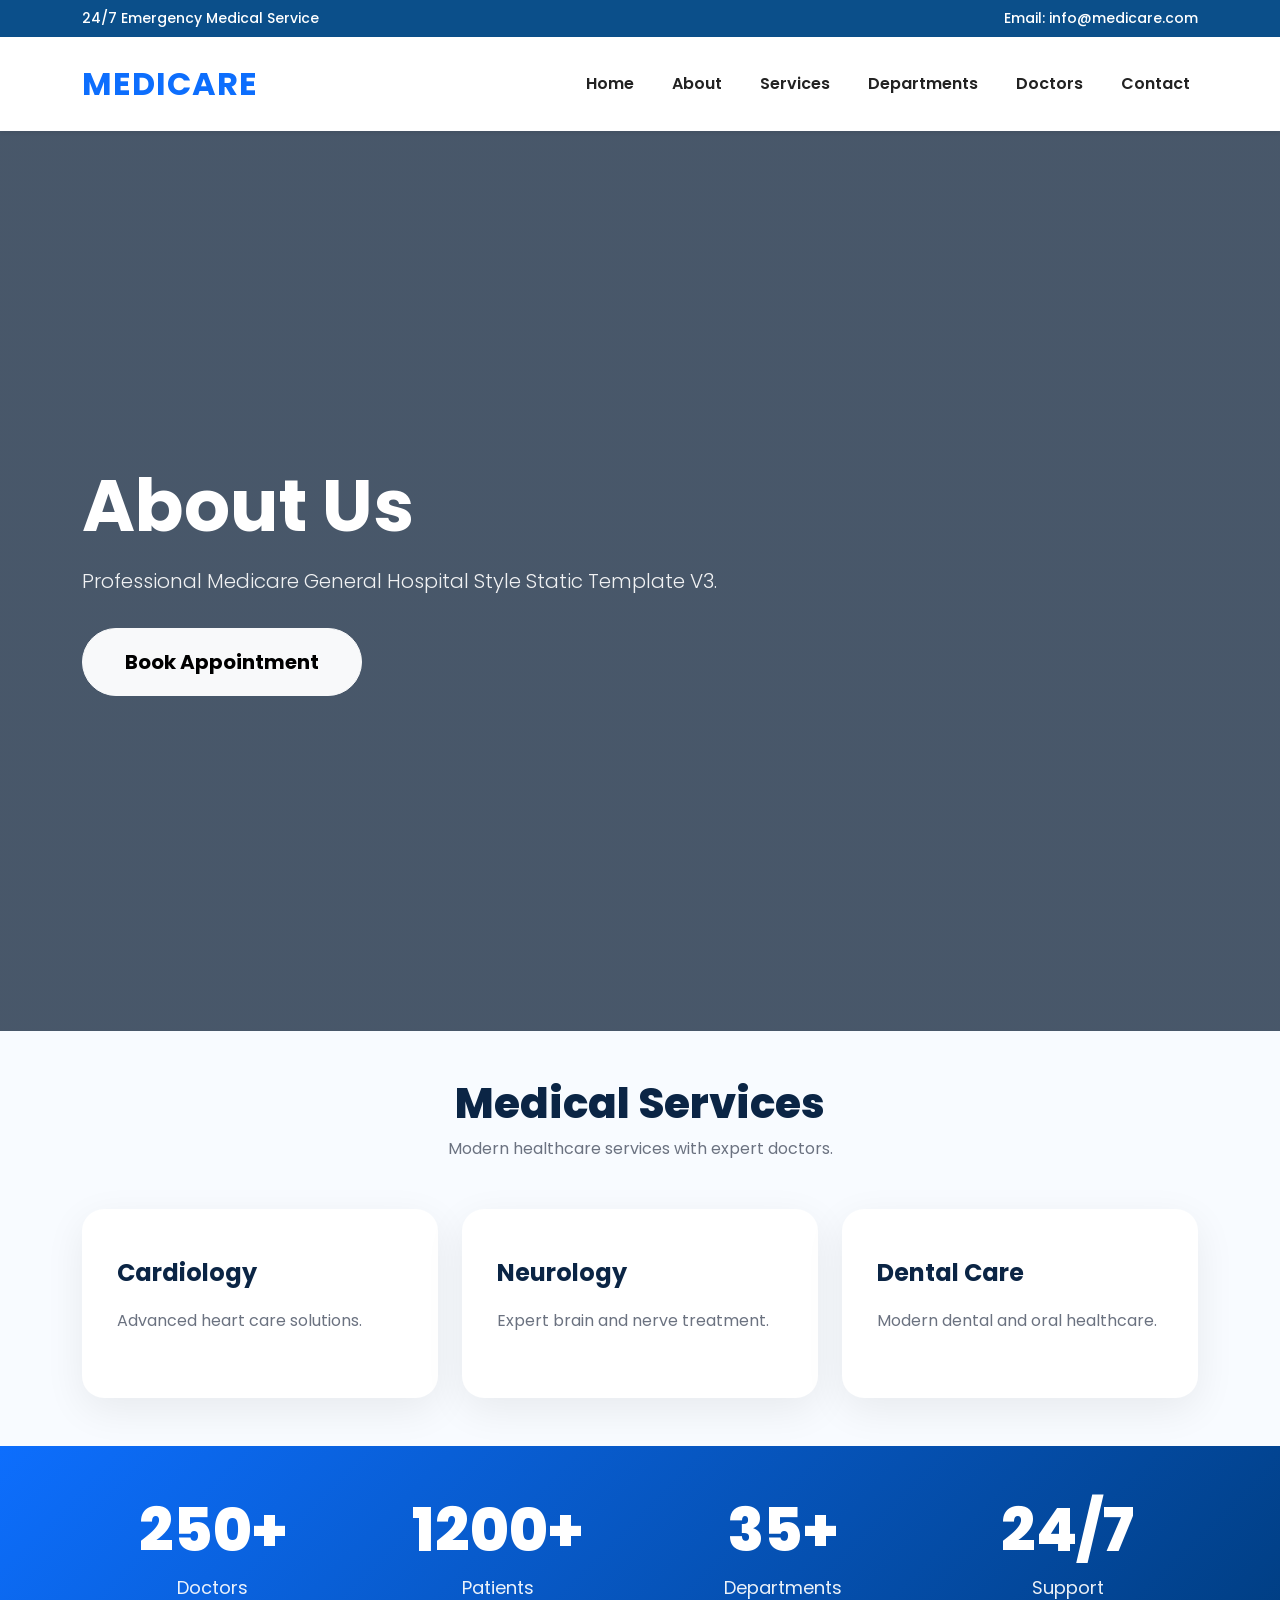
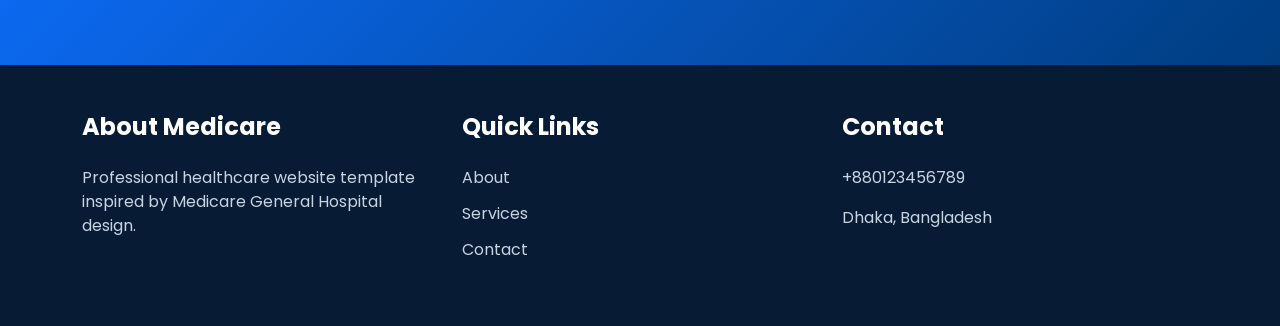
==== about.html @ e396f09d "first commit" ====
<!doctype html>
<html lang="en">
<head>
<meta charset="utf-8">
<meta name="viewport" content="width=device-width, initial-scale=1">
<title>About Us - Medicare V3</title>
<link href="https://cdn.jsdelivr.net/npm/bootstrap@5.3.8/dist/css/bootstrap.min.css" rel="stylesheet">
<link rel="stylesheet" href="https://cdn.jsdelivr.net/npm/swiper@11/swiper-bundle.min.css">
<link rel="stylesheet" href="css/style.css">
<link rel="stylesheet" href="css/responsive.css">
</head>
<body>

<div class="topbar py-2">
<div class="container d-flex justify-content-between">
<span>24/7 Emergency Medical Service</span>
<span>Email: info@medicare.com</span>
</div>
</div>

<nav class="navbar navbar-expand-lg navbar-light bg-white shadow-sm sticky-top">
<div class="container">
<a class="navbar-brand fw-bold text-primary" href="#">MEDICARE</a>
<button class="navbar-toggler" type="button" data-bs-toggle="collapse" data-bs-target="#navMenu">
<span class="navbar-toggler-icon"></span>
</button>
<div class="collapse navbar-collapse" id="navMenu">
<ul class="navbar-nav ms-auto">

<li class="nav-item"><a class="nav-link" href="index.html">Home</a></li>
<li class="nav-item"><a class="nav-link" href="about.html">About</a></li>
<li class="nav-item"><a class="nav-link" href="services.html">Services</a></li>
<li class="nav-item"><a class="nav-link" href="departments.html">Departments</a></li>
<li class="nav-item"><a class="nav-link" href="doctors.html">Doctors</a></li>
<li class="nav-item"><a class="nav-link" href="contact.html">Contact</a></li>

</ul>
</div>
</div>
</nav>

<section class="hero-section d-flex align-items-center">
<div class="container text-white">
<div class="row">
<div class="col-lg-7">
<h1 class="display-4 fw-bold">About Us</h1>
<p class="lead">Professional Medicare General Hospital Style Static Template V3.</p>
<a href="appointment.html" class="btn btn-light btn-lg mt-3">Book Appointment</a>
</div>
</div>
</div>
</section>

<section class="services py-5">
<div class="container">
<div class="text-center mb-5">
<h2>Medical Services</h2>
<p>Modern healthcare services with expert doctors.</p>
</div>

<div class="row g-4">
<div class="col-md-4">
<div class="service-card">
<h4>Cardiology</h4>
<p>Advanced heart care solutions.</p>
</div>
</div>

<div class="col-md-4">
<div class="service-card">
<h4>Neurology</h4>
<p>Expert brain and nerve treatment.</p>
</div>
</div>

<div class="col-md-4">
<div class="service-card">
<h4>Dental Care</h4>
<p>Modern dental and oral healthcare.</p>
</div>
</div>
</div>
</div>
</section>

<section class="counter-section py-5">
<div class="container">
<div class="row text-center">
<div class="col-md-3"><h2>250+</h2><p>Doctors</p></div>
<div class="col-md-3"><h2>1200+</h2><p>Patients</p></div>
<div class="col-md-3"><h2>35+</h2><p>Departments</p></div>
<div class="col-md-3"><h2>24/7</h2><p>Support</p></div>
</div>
</div>
</section>

<footer class="footer py-5">
<div class="container">
<div class="row">
<div class="col-md-4">
<h4>About Medicare</h4>
<p>Professional healthcare website template inspired by Medicare General Hospital design.</p>
</div>
<div class="col-md-4">
<h4>Quick Links</h4>
<ul class="list-unstyled">
<li><a href="about.html">About</a></li>
<li><a href="services.html">Services</a></li>
<li><a href="contact.html">Contact</a></li>
</ul>
</div>
<div class="col-md-4">
<h4>Contact</h4>
<p>+880123456789</p>
<p>Dhaka, Bangladesh</p>
</div>
</div>
</div>
</footer>

<script src="https://cdn.jsdelivr.net/npm/bootstrap@5.3.8/dist/js/bootstrap.bundle.min.js"></script>
<script src="https://cdn.jsdelivr.net/npm/swiper@11/swiper-bundle.min.js"></script>
<script src="js/script.js"></script>
<script src="js/slider.js"></script>
</body>
</html>
---- css/style.css ----
/* GOOGLE FONT */
@import url('https://fonts.googleapis.com/css2?family=Poppins:wght@300;400;500;600;700;800&display=swap');

* {
    margin: 0;
    padding: 0;
    box-sizing: border-box;
}

body {
    font-family: 'Poppins', sans-serif;
    color: #1f2937;
    overflow-x: hidden;
    background: #f8fbff;
}

/* TOPBAR */

.topbar {
    background: #0b4f8a;
    color: #fff;
    font-size: 14px;
    font-weight: 500;
}

/* NAVBAR */

.navbar {
    padding: 18px 0;
    transition: .35s ease;
}

.navbar-brand {
    font-size: 32px;
    letter-spacing: 1px;
}

.navbar .nav-link {
    color: #222 !important;
    font-weight: 600;
    margin-left: 22px;
    position: relative;
}

.navbar .nav-link::after {
    content: '';
    position: absolute;
    left: 0;
    bottom: -6px;
    width: 0;
    height: 3px;
    background: #0d6efd;
    transition: .3s;
}

.navbar .nav-link:hover::after {
    width: 100%;
}

/* HERO */

.hero-section {
    min-height: 100vh;
    position: relative;

    background:
        linear-gradient(rgba(4, 24, 48, .72), rgba(4, 24, 48, .72)),
        url('https://images.unsplash.com/photo-1538108149393-fbbd81895907?q=80&w=1800&auto=format&fit=crop') center center/cover no-repeat;
}

.hero-section .container {
    z-index: 2;
    position: relative;
}

.hero-section h1 {
    font-size: 72px;
    font-weight: 800;
    line-height: 1.1;
}

.hero-section p {
    font-size: 20px;
    max-width: 650px;
    opacity: .92;
    margin-top: 20px;
}

.hero-section .btn {
    padding: 18px 42px;
    border-radius: 50px;
    font-weight: 700;
    margin-top: 18px;
}

/* SERVICES */

.services {
    padding: 110px 0;
}

.services h2 {
    font-size: 42px;
    font-weight: 800;
    color: #0b2545;
}

.services p {
    color: #6b7280;
}

.service-card {
    background: #fff;
    padding: 45px 35px;
    border-radius: 22px;

    box-shadow:
        0 12px 40px rgba(0, 0, 0, .07);

    transition: .35s;
    border-top: 5px solid transparent;

    height: 100%;
}

.service-card:hover {
    transform: translateY(-12px);

    border-color: #0d6efd;

    box-shadow:
        0 20px 50px rgba(13, 110, 253, .18);
}

.service-card h4 {
    margin-bottom: 18px;
    font-weight: 700;
    color: #0b2545;
}

.service-card p {
    line-height: 1.9;
}

/* COUNTER */

.counter-section {
    padding: 90px 0;
    background:
        linear-gradient(135deg,
            #0d6efd,
            #003d80);
    color: #fff;
}

.counter-section h2 {
    font-size: 60px;
    font-weight: 800;
}

.counter-section p {
    font-size: 18px;
    opacity: .92;
}

/* FOOTER */

.footer {
    background: #071b34;
    color: #fff;
    padding: 90px 0 40px;
}

.footer h4 {
    margin-bottom: 25px;
    font-weight: 700;
}

.footer p,
.footer li {
    color: #c7d4e2;
}

.footer ul {
    padding: 0;
}

.footer li {
    list-style: none;
    margin-bottom: 12px;
}

.footer a {
    text-decoration: none;
    color: #c7d4e2;
    transition: .25s;
}

.footer a:hover {
    color: #fff;
    padding-left: 8px;
}

/* RESPONSIVE */

@media(max-width:991px) {

    .hero-section {
        min-height: 85vh;
    }

    .hero-section h1 {
        font-size: 52px;
    }

}

@media(max-width:768px) {

    .hero-section {
        text-align: center;
    }

    .hero-section h1 {
        font-size: 42px;
    }

    .hero-section p {
        font-size: 17px;
    }

    .navbar .nav-link {
        margin: 12px 0;
    }

    .services h2 {
        font-size: 34px;
    }

    .counter-section h2 {
        font-size: 44px;
    }

}
---- css/responsive.css ----
@media(max-width:768px){
.hero-section{
min-height:60vh;
text-align:center;
}
.display-4{
font-size:2.2rem;
}
}
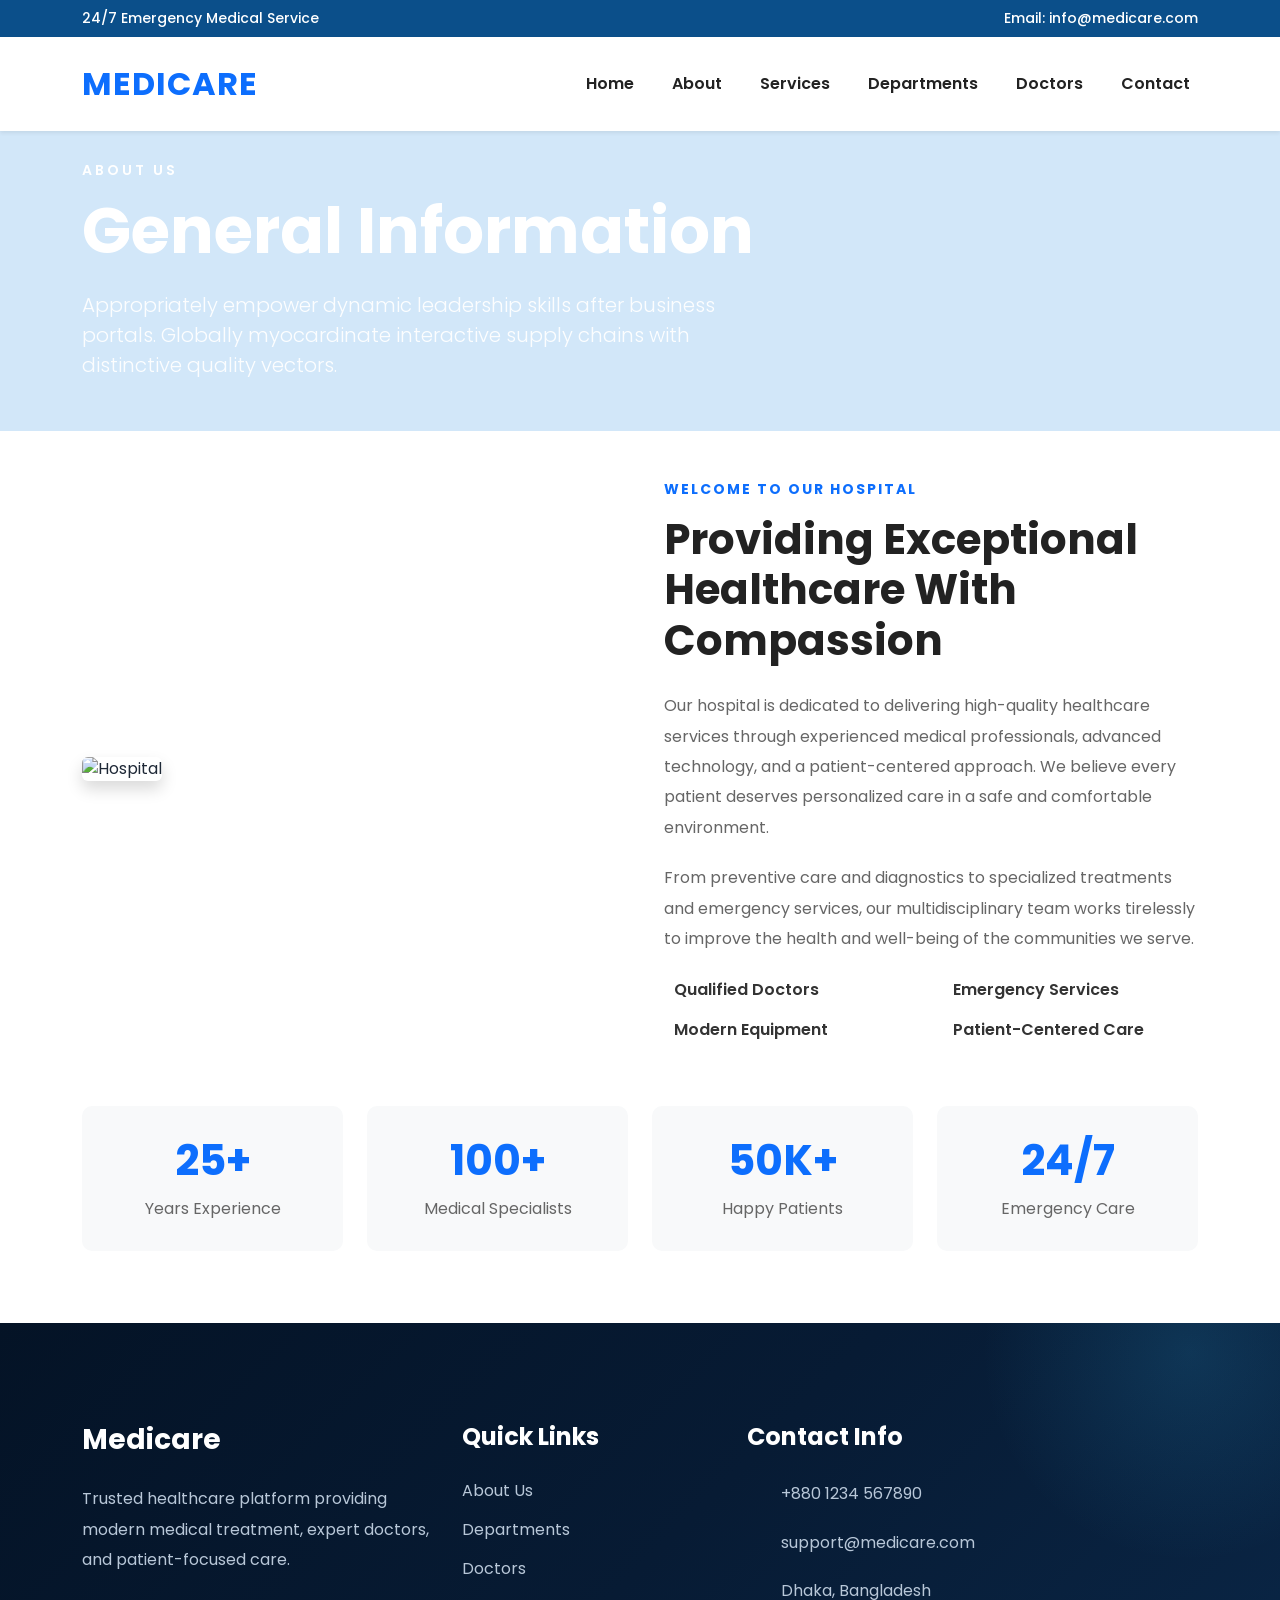
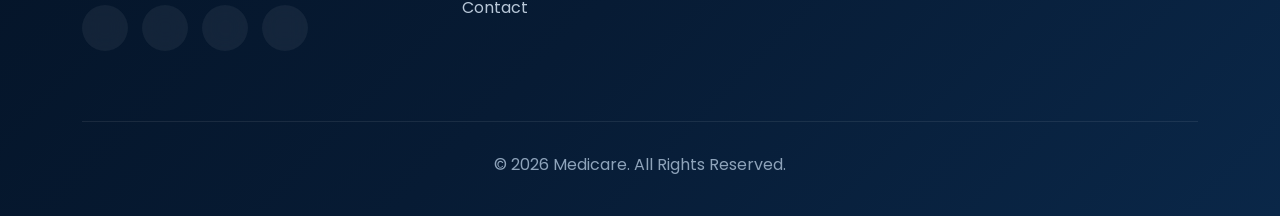
==== commit aa2020b6: "updated" ====
--- a/about.html
+++ b/about.html
@@ -1,126 +1,266 @@
 <!doctype html>
 <html lang="en">
+
 <head>
-<meta charset="utf-8">
-<meta name="viewport" content="width=device-width, initial-scale=1">
-<title>About Us - Medicare V3</title>
-<link href="https://cdn.jsdelivr.net/npm/bootstrap@5.3.8/dist/css/bootstrap.min.css" rel="stylesheet">
-<link rel="stylesheet" href="https://cdn.jsdelivr.net/npm/swiper@11/swiper-bundle.min.css">
-<link rel="stylesheet" href="css/style.css">
-<link rel="stylesheet" href="css/responsive.css">
+    <meta charset="utf-8">
+    <meta name="viewport" content="width=device-width, initial-scale=1">
+    <title>About Us - Medicare V3</title>
+    <link href="https://cdn.jsdelivr.net/npm/bootstrap@5.3.8/dist/css/bootstrap.min.css" rel="stylesheet">
+    <link rel="stylesheet" href="https://cdn.jsdelivr.net/npm/swiper@11/swiper-bundle.min.css">
+    <link rel="stylesheet" href="https://cdnjs.cloudflare.com/ajax/libs/font-awesome/7.0.1/css/all.min.css"
+        integrity="sha512-2SwdPD6INVrV/lHTZbO2nodKhrnDdJK9/kg2XD1r9uGqPo1cUbujc+IYdlYdEErWNu69gVcYgdxlmVmzTWnetw=="
+        crossorigin="anonymous" referrerpolicy="no-referrer" />
+    <link rel="stylesheet" href="css/style.css">
+    <link rel="stylesheet" href="css/responsive.css">
 </head>
+
 <body>
 
-<div class="topbar py-2">
-<div class="container d-flex justify-content-between">
-<span>24/7 Emergency Medical Service</span>
-<span>Email: info@medicare.com</span>
-</div>
-</div>
-
-<nav class="navbar navbar-expand-lg navbar-light bg-white shadow-sm sticky-top">
-<div class="container">
-<a class="navbar-brand fw-bold text-primary" href="#">MEDICARE</a>
-<button class="navbar-toggler" type="button" data-bs-toggle="collapse" data-bs-target="#navMenu">
-<span class="navbar-toggler-icon"></span>
-</button>
-<div class="collapse navbar-collapse" id="navMenu">
-<ul class="navbar-nav ms-auto">
-
-<li class="nav-item"><a class="nav-link" href="index.html">Home</a></li>
-<li class="nav-item"><a class="nav-link" href="about.html">About</a></li>
-<li class="nav-item"><a class="nav-link" href="services.html">Services</a></li>
-<li class="nav-item"><a class="nav-link" href="departments.html">Departments</a></li>
-<li class="nav-item"><a class="nav-link" href="doctors.html">Doctors</a></li>
-<li class="nav-item"><a class="nav-link" href="contact.html">Contact</a></li>
-
-</ul>
-</div>
-</div>
-</nav>
-
-<section class="hero-section d-flex align-items-center">
-<div class="container text-white">
-<div class="row">
-<div class="col-lg-7">
-<h1 class="display-4 fw-bold">About Us</h1>
-<p class="lead">Professional Medicare General Hospital Style Static Template V3.</p>
-<a href="appointment.html" class="btn btn-light btn-lg mt-3">Book Appointment</a>
-</div>
-</div>
-</div>
-</section>
-
-<section class="services py-5">
-<div class="container">
-<div class="text-center mb-5">
-<h2>Medical Services</h2>
-<p>Modern healthcare services with expert doctors.</p>
-</div>
-
-<div class="row g-4">
-<div class="col-md-4">
-<div class="service-card">
-<h4>Cardiology</h4>
-<p>Advanced heart care solutions.</p>
-</div>
-</div>
-
-<div class="col-md-4">
-<div class="service-card">
-<h4>Neurology</h4>
-<p>Expert brain and nerve treatment.</p>
-</div>
-</div>
-
-<div class="col-md-4">
-<div class="service-card">
-<h4>Dental Care</h4>
-<p>Modern dental and oral healthcare.</p>
-</div>
-</div>
-</div>
-</div>
-</section>
-
-<section class="counter-section py-5">
-<div class="container">
-<div class="row text-center">
-<div class="col-md-3"><h2>250+</h2><p>Doctors</p></div>
-<div class="col-md-3"><h2>1200+</h2><p>Patients</p></div>
-<div class="col-md-3"><h2>35+</h2><p>Departments</p></div>
-<div class="col-md-3"><h2>24/7</h2><p>Support</p></div>
-</div>
-</div>
-</section>
-
-<footer class="footer py-5">
-<div class="container">
-<div class="row">
-<div class="col-md-4">
-<h4>About Medicare</h4>
-<p>Professional healthcare website template inspired by Medicare General Hospital design.</p>
-</div>
-<div class="col-md-4">
-<h4>Quick Links</h4>
-<ul class="list-unstyled">
-<li><a href="about.html">About</a></li>
-<li><a href="services.html">Services</a></li>
-<li><a href="contact.html">Contact</a></li>
-</ul>
-</div>
-<div class="col-md-4">
-<h4>Contact</h4>
-<p>+880123456789</p>
-<p>Dhaka, Bangladesh</p>
-</div>
-</div>
-</div>
-</footer>
-
-<script src="https://cdn.jsdelivr.net/npm/bootstrap@5.3.8/dist/js/bootstrap.bundle.min.js"></script>
-<script src="https://cdn.jsdelivr.net/npm/swiper@11/swiper-bundle.min.js"></script>
-<script src="js/script.js"></script>
-<script src="js/slider.js"></script>
+    <div class="topbar py-2">
+        <div class="container d-flex justify-content-between">
+            <span>24/7 Emergency Medical Service</span>
+            <span>Email: info@medicare.com</span>
+        </div>
+    </div>
+
+    <nav class="navbar navbar-expand-lg navbar-light bg-white shadow-sm sticky-top">
+        <div class="container">
+            <a class="navbar-brand fw-bold text-primary" href="#">MEDICARE</a>
+            <button class="navbar-toggler" type="button" data-bs-toggle="collapse" data-bs-target="#navMenu">
+                <span class="navbar-toggler-icon"></span>
+            </button>
+            <div class="collapse navbar-collapse" id="navMenu">
+                <ul class="navbar-nav ms-auto">
+
+                    <li class="nav-item"><a class="nav-link" href="index.html">Home</a></li>
+                    <li class="nav-item"><a class="nav-link" href="about.html">About</a></li>
+                    <li class="nav-item"><a class="nav-link" href="services.html">Services</a></li>
+                    <li class="nav-item"><a class="nav-link" href="departments.html">Departments</a></li>
+                    <li class="nav-item"><a class="nav-link" href="doctors.html">Doctors</a></li>
+                    <li class="nav-item"><a class="nav-link" href="contact.html">Contact</a></li>
+
+                </ul>
+            </div>
+        </div>
+    </nav>
+
+    <section class="about-hero-section d-flex align-items-center">
+        <div class="overlay"></div>
+
+        <div class="container position-relative">
+            <div class="row align-items-center">
+                <div class="col-lg-8">
+
+                    <span class="section-tag">About Us</span>
+
+                    <h1 class="display-3 fw-bold text-white mb-4">
+                        General Information
+                    </h1>
+
+                    <p class="lead text-white mb-4">
+                        Appropriately empower dynamic leadership skills after
+                        business portals. Globally myocardinate interactive
+                        supply chains with distinctive quality vectors.
+                    </p>
+
+                    <!-- <a href="appointment.html" class="btn btn-light btn-lg px-4 py-3">
+                        Book Appointment
+                    </a> -->
+                </div>
+
+                <div class="col-lg-4"></div>
+            </div>
+        </div>
+    </section>
+
+
+    <section class="about-section py-5">
+        <div class="container">
+            <div class="row align-items-center g-5">
+
+                <!-- Image -->
+                <div class="col-lg-6">
+                    <div class="about-image">
+                        <img src="https://images.unsplash.com/photo-1519494026892-80bbd2d6fd0d?w=1200" alt="Hospital"
+                            class="img-fluid rounded shadow">
+                    </div>
+                </div>
+
+                <!-- Content -->
+                <div class="col-lg-6">
+
+                    <span class="about-subtitle">
+                        WELCOME TO OUR HOSPITAL
+                    </span>
+
+                    <h2 class="about-title">
+                        Providing Exceptional Healthcare With Compassion
+                    </h2>
+
+                    <p class="about-text">
+                        Our hospital is dedicated to delivering high-quality
+                        healthcare services through experienced medical
+                        professionals, advanced technology, and a patient-centered
+                        approach. We believe every patient deserves personalized
+                        care in a safe and comfortable environment.
+                    </p>
+
+                    <p class="about-text">
+                        From preventive care and diagnostics to specialized
+                        treatments and emergency services, our multidisciplinary
+                        team works tirelessly to improve the health and well-being
+                        of the communities we serve.
+                    </p>
+
+                    <!-- Features -->
+                    <div class="row mt-4">
+                        <div class="col-sm-6 mb-3">
+                            <div class="feature-item">
+                                <i class="fas fa-check-circle"></i>
+                                Qualified Doctors
+                            </div>
+                        </div>
+
+                        <div class="col-sm-6 mb-3">
+                            <div class="feature-item">
+                                <i class="fas fa-check-circle"></i>
+                                Emergency Services
+                            </div>
+                        </div>
+
+                        <div class="col-sm-6 mb-3">
+                            <div class="feature-item">
+                                <i class="fas fa-check-circle"></i>
+                                Modern Equipment
+                            </div>
+                        </div>
+
+                        <div class="col-sm-6 mb-3">
+                            <div class="feature-item">
+                                <i class="fas fa-check-circle"></i>
+                                Patient-Centered Care
+                            </div>
+                        </div>
+                    </div>
+
+                </div>
+
+            </div>
+
+            <!-- Statistics -->
+            <div class="row mt-5 text-center">
+
+                <div class="col-md-3 col-6 mb-4">
+                    <div class="stat-box">
+                        <h3>25+</h3>
+                        <p>Years Experience</p>
+                    </div>
+                </div>
+
+                <div class="col-md-3 col-6 mb-4">
+                    <div class="stat-box">
+                        <h3>100+</h3>
+                        <p>Medical Specialists</p>
+                    </div>
+                </div>
+
+                <div class="col-md-3 col-6 mb-4">
+                    <div class="stat-box">
+                        <h3>50K+</h3>
+                        <p>Happy Patients</p>
+                    </div>
+                </div>
+
+                <div class="col-md-3 col-6 mb-4">
+                    <div class="stat-box">
+                        <h3>24/7</h3>
+                        <p>Emergency Care</p>
+                    </div>
+                </div>
+
+            </div>
+        </div>
+    </section>
+
+
+
+    <footer class="footer">
+        <div class="container">
+            <div class="row gy-5">
+
+                <!-- ABOUT -->
+                <div class="col-lg-4 col-md-6">
+                    <div class="footer-box">
+                        <h3>Medicare</h3>
+                        <p>
+                            Trusted healthcare platform providing
+                            modern medical treatment, expert doctors,
+                            and patient-focused care.
+                        </p>
+                        <div class="footer-social">
+                            <a href="#"><i class="fab fa-facebook-f"></i></a>
+                            <a href="#"><i class="fab fa-instagram"></i></a>
+                            <a href="#"><i class="fab fa-linkedin-in"></i></a>
+                            <a href="#"><i class="fab fa-twitter"></i></a>
+                        </div>
+                    </div>
+                </div>
+
+                <!-- LINKS -->
+                <div class="col-lg-3 col-md-6">
+                    <div class="footer-box">
+                        <h4>Quick Links</h4>
+                        <ul>
+                            <li><a href="#">About Us</a></li>
+                            <li><a href="#">Departments</a></li>
+                            <li><a href="#">Doctors</a></li>
+                            <li><a href="#">Contact</a></li>
+                        </ul>
+                    </div>
+                </div>
+
+                <!-- CONTACT -->
+                <div class="col-lg-5 col-md-12">
+                    <div class="footer-box">
+                        <h4>Contact Info</h4>
+                        <div class="footer-contact">
+                            <p>
+                                <i class="fas fa-phone-alt"></i>
+                                +880 1234 567890
+                            </p>
+                            <p>
+                                <i class="fas fa-envelope"></i>
+                                support@medicare.com
+                            </p>
+                            <p>
+                                <i class="fas fa-location-dot"></i>
+                                Dhaka, Bangladesh
+                            </p>
+                        </div>
+                    </div>
+                </div>
+            </div>
+
+            <!-- bottom -->
+
+            <div class="footer-bottom">
+
+                <p>
+                    © 2026 Medicare. All Rights Reserved.
+                </p>
+
+            </div>
+
+        </div>
+    </footer>
+
+    <script src="https://cdn.jsdelivr.net/npm/bootstrap@5.3.8/dist/js/bootstrap.bundle.min.js"></script>
+    <script src="https://cdn.jsdelivr.net/npm/swiper@11/swiper-bundle.min.js"></script>
+    <script src="https://cdnjs.cloudflare.com/ajax/libs/font-awesome/7.0.1/js/all.min.js"
+        integrity="sha512-6BTOlkauINO65nLhXhthZMtepgJSghyimIalb+crKRPhvhmsCdnIuGcVbR5/aQY2A+260iC1OPy1oCdB6pSSwQ=="
+        crossorigin="anonymous" referrerpolicy="no-referrer"></script>
+    <script src="js/script.js"></script>
+    <script src="js/slider.js"></script>
 </body>
+
 </html>
--- a/css/style.css
+++ b/css/style.css
@@ -57,8 +57,9 @@
     width: 100%;
 }
 
+
+ /* ///////////////////////////////////////// FOR HOME PAGE //////////////////////////////////// */
 /* HERO */
-
 .hero-section {
     min-height: 100vh;
     position: relative;
@@ -93,57 +94,254 @@
     margin-top: 18px;
 }
 
-/* SERVICES */
-
-.services {
-    padding: 110px 0;
-}
-
-.services h2 {
-    font-size: 42px;
-    font-weight: 800;
-    color: #0b2545;
-}
-
-.services p {
-    color: #6b7280;
-}
-
-.service-card {
-    background: #fff;
-    padding: 45px 35px;
-    border-radius: 22px;
-
+/* ========================SERVICES SECTION ===================*/
+.services{
+    padding:120px 0;
+    background:#f7fbff;
+}
+
+.service-card{
+    background:#fff;
+    border-radius:28px;
+    overflow:hidden;
+    box-shadow:0 20px 60px rgba(0,0,0,.08);
+    transition:.35s ease;
+    height:100%;
+}
+
+.service-card:hover{
+    transform:translateY(-12px);
     box-shadow:
-        0 12px 40px rgba(0, 0, 0, .07);
-
-    transition: .35s;
-    border-top: 5px solid transparent;
-
-    height: 100%;
-}
-
-.service-card:hover {
-    transform: translateY(-12px);
-
-    border-color: #0d6efd;
-
+    0 30px 80px rgba(13,110,253,.18);
+}
+
+/* IMAGE */
+.service-image{
+    height:250px;
+    overflow:hidden;
+}
+
+.service-image img{
+    width:100%;
+    height:100%;
+    object-fit:cover;
+    transition:.5s;
+}
+
+.service-card:hover .service-image img{
+    transform:scale(1.08);
+}
+
+/* CONTENT */
+.service-content{
+    padding:40px 35px 35px;
+    position:relative;
+}
+
+/* ICON */
+.service-icon{
+    width:90px;
+    height:90px;
+    background:
+    linear-gradient(
+    135deg,
+    #0d6efd,
+    #00c6ff);
+    border-radius:24px;
+    display:flex;
+    align-items:center;
+    justify-content:center;
+    position:absolute;
+    top:-45px;
+    right:30px;
     box-shadow:
-        0 20px 50px rgba(13, 110, 253, .18);
-}
-
-.service-card h4 {
-    margin-bottom: 18px;
-    font-weight: 700;
-    color: #0b2545;
-}
-
-.service-card p {
-    line-height: 1.9;
+    0 15px 35px rgba(13,110,253,.35);
+}
+
+.service-icon svg{
+    width:42px;
+    height:42px;
+    stroke:#fff;
+    fill:none;
+    stroke-width:3;
+}
+
+/* TEXT */
+.service-content h4{
+    font-size:28px;
+    font-weight:700;
+    margin-bottom:18px;
+    color:#0b2545;
+}
+
+.service-content p{
+    color:#6b7280;
+    line-height:1.9;
+    margin-bottom:22px;
+}
+
+/* LINK */
+.service-content a{
+    color:#0d6efd;
+    font-weight:700;
+    text-decoration:none;
+}
+
+
+/* ========================DEPARTMENTS SECTION ===================*/
+.departments-section{
+    padding:120px 0;
+    background:#f7f7f7;
+}
+
+/* BOX - NO CARD FEEL */
+.dept-box{
+    text-align:start;
+    padding:20px 10px;
+}
+
+/* ICON */
+.icon svg{
+    width:100px;
+    height:100px;
+
+    fill:none;
+    stroke:#111827;
+    stroke-width:2;
+
+    stroke-linecap:round;
+    stroke-linejoin:round;
+}
+
+/* color variation */
+.dept-box .icon svg{
+    stroke:#6366f1;
+}
+
+/* TEXT */
+.dept-box h4{
+    font-size:22px;
+    font-weight:700;
+    margin:12px 0 8px;
+    color:#0b2545;
+}
+
+.dept-box p{
+    color:#6b7280;
+    font-size:15px;
+    line-height:1.7;
+}
+
+/* ========================================DOCTOR SECTION ===========================*/
+
+.doctors-section{
+    padding:120px 0;
+    background:#ffffff;
+}
+
+/* CARD */
+.doctor-card{
+    background:#fff;
+    /* border-radius:28px; */
+    overflow:hidden;
+    box-shadow:
+    0 18px 50px rgba(0,0,0,.08);
+    transition:.35s ease;
+}
+
+.doctor-card:hover{
+    /* transform:translateY(-12px); */
+    box-shadow:
+    0 28px 70px rgba(13,110,253,.18);
+}
+
+/* IMAGE */
+.doctor-image{
+    position:relative;
+    overflow:hidden;
+    height:380px;
+}
+
+.doctor-image img{
+    width:100%;
+    height:100%;
+    object-fit:cover;
+    transition:.45s;
+}
+
+.doctor-card:hover img{
+    transform:scale(1.08);
+}
+
+/* SOCIAL */
+.doctor-social{
+    position:absolute;
+    bottom:7px;
+    left:9px;
+    display:flex;
+    gap:6px;
+    opacity:1;
+    transform:none;
+}
+/* 
+.doctor-card:hover .doctor-social{
+
+    opacity:1;
+
+    bottom:30px;
+} */
+
+.doctor-social a{
+    width:35px;
+    height:35px;
+    background:#6d6d6d;
+    color:#fff;
+    border-radius:50%;
+    display:flex;
+    align-items:center;
+    justify-content:center;
+    text-decoration:none;
+    transition:.3s;
+}
+
+.doctor-social a:hover{
+    background:#003e80;
+    /* transform:translateY(-5px); */
+}
+
+/* CONTENT */
+.doctor-content{
+    padding:15px;
+}
+
+.doctor-specialist{
+    display:inline-block;
+    background:
+    linear-gradient(
+    135deg,
+    #0d6efd,
+    #00c6ff);
+    color:#fff;
+    padding:8px 18px;
+    border-radius:30px;
+    font-size:13px;
+    font-weight:600;
+    margin-bottom:18px;
+}
+
+.doctor-content h4{
+    font-size:20px;
+    font-weight:500;
+    color:#0b2545;
+    margin-bottom:16px;
+}
+
+.doctor-content p{
+    color:#6b7280;
+    line-height:1.9;
 }
 
 /* COUNTER */
-
 .counter-section {
     padding: 90px 0;
     background:
@@ -163,42 +361,514 @@
     opacity: .92;
 }
 
-/* FOOTER */
-
-.footer {
-    background: #071b34;
+
+/* ================= TESTIMONIAL ================= */
+.testimonial-section{
+    padding:120px 0;
+    position:relative;
+    background:
+    linear-gradient(
+        rgba(8,18,38,.82),
+        rgba(8,18,38,.82)
+    ),
+    url('../images/testimonial-bg.jpg');
+    background-size:cover;
+    background-position:center;
+    background-repeat:no-repeat;
+    background-attachment:fixed;
+    overflow:hidden;
+}
+
+/* SECTION TITLE */
+.testimonial-section .section-title span{
+    color:#38bdf8;
+    letter-spacing:2px;
+}
+
+.testimonial-section .section-title h2{
+    color:#ffffff;
+}
+
+/* COLORFUL LINE */
+.title-line{
+    width:110px;
+    height:4px;
+    margin:14px auto 0;
+    border-radius:50px;
+    background:
+    linear-gradient(
+        90deg,
+        #06b6d4,
+        #6366f1,
+        #22c55e
+    );
+}
+
+/* BOX */
+.testimonial-box{
+    padding:35px;
+    border-radius:28px;
+    background:rgba(255,255,255,.05);
+    backdrop-filter:blur(12px);
+    -webkit-backdrop-filter:blur(12px);
+    height:100%;
+}
+
+/* QUOTE */
+.quote-icon{
+    width:54px;
+    height:54px;
+    fill:none;
+    stroke:#38bdf8;
+    stroke-width:1.8;
+    margin-bottom:24px;
+}
+
+/* TEXT */
+.testimonial-box p{
+    color:rgba(255,255,255,.82);
+    font-size:16px;
+    line-height:1.95;
+    margin-bottom:32px;
+}
+
+/* PATIENT */
+.patient-info{
+    display:flex;
+    align-items:center;
+    gap:16px;
+}
+
+/* IMAGE */
+.patient-info img{
+    width:76px;
+    height:76px;
+    border-radius:50%;
+    object-fit:cover;
+    border:2px solid rgba(255,255,255,.18);
+}
+
+/* NAME */
+.patient-info h5{
+    font-size:18px;
+    font-weight:700;
+    color:#ffffff;
+    margin-bottom:5px;
+}
+
+/* ROLE */
+.patient-info span{
+    color:#7dd3fc;
+    font-size:14px;
+    font-weight:600;
+}
+
+/* MOBILE FIX */
+@media(max-width:991px){
+    .testimonial-section{
+        background-attachment:scroll;
+    }
+}
+
+
+/* ======================= MAP SECTION ======================= */
+.map-section{
+    padding:120px 0;
+    background:#ffffff;
+}
+
+/* LEFT INFO */
+.location-info h3{
+    font-size:34px;
+    font-weight:700;
+    color:#0b2545;
+    margin-bottom:22px;
+}
+
+.location-info p{
+    color:#6b7280;
+    line-height:1.9;
+    margin-bottom:40px;
+}
+
+/* ITEM */
+.location-item{
+    display:flex;
+    gap:18px;
+    margin-bottom:30px;
+}
+
+.location-item i{
+    font-size:22px;
+    color:#06b6d4;
+    margin-top:5px;
+}
+
+.location-item h5{
+    font-size:18px;
+    color:#0b2545;
+    margin-bottom:6px;
+    font-weight:700;
+}
+
+.location-item span{
+    color:#6b7280;
+}
+
+/* MAP */
+
+.map-wrapper{
+    border-radius:34px;
+    overflow:hidden;
+    height:520px;
+    box-shadow:
+    0 20px 60px rgba(15,23,42,.08);
+}
+
+.map-wrapper iframe{
+    width:100%;
+    height:100%;
+    border:0;
+}
+
+/* MOBILE */
+@media(max-width:991px){
+    .map-wrapper{
+        height:420px;
+    }
+
+}
+
+/* ================================= FOOTER ================================ */
+
+.footer{
+    background:
+    linear-gradient(
+        135deg,
+        #041326,
+        #071b34,
+        #0a2748
+    );
+    color:#fff;
+    padding:100px 0 35px;
+    position:relative;
+    overflow:hidden;
+}
+
+/* subtle glow */
+.footer::before{
+    content:"";
+    position:absolute;
+    top:-180px;
+    right:-120px;
+    width:420px;
+    height:420px;
+    background:
+    radial-gradient(
+        rgba(56,189,248,.14),
+        transparent 70%
+    );
+}
+
+/* titles */
+.footer h3,
+.footer h4{
+    font-weight:700;
+    margin-bottom:28px;
+    color:#fff;
+}
+
+/* paragraph */
+.footer p{
+    color:#b8c7d8;
+    line-height:1.9;
+}
+
+/* list */
+.footer ul{
+    padding:0;
+    margin:0;
+}
+
+.footer li{
+    list-style:none;
+    margin-bottom:15px;
+}
+
+.footer a{
+    color:#b8c7d8;
+    text-decoration:none;
+    transition:.25s ease;
+}
+
+.footer a:hover{
+    color:#38bdf8;
+    padding-left:8px;
+}
+
+/* SOCIAL */
+.footer-social{
+    display:flex;
+    gap:14px;
+    margin-top:30px;
+}
+
+.footer-social a{
+    width:46px;
+    height:46px;
+    border-radius:50%;
+    display:flex;
+    align-items:center;
+    justify-content:center;
+    background:
+    rgba(255,255,255,.06);
+    backdrop-filter:blur(10px);
+    color:#fff;
+    font-size:17px;
+    transition:.3s;
+}
+
+.footer-social a:hover{
+    background:#38bdf8;
+    color:#fff;
+    transform:translateY(-4px);
+}
+
+/* CONTACT */
+.footer-contact p{
+    display:flex;
+    align-items:center;
+    gap:14px;
+    margin-bottom:18px;
+}
+
+.footer-contact i{
+    color:#38bdf8;
+    font-size:18px;
+    min-width:20px;
+}
+
+/* BOTTOM */
+.footer-bottom{
+    border-top:
+    1px solid rgba(255,255,255,.08);
+    margin-top:70px;
+    padding-top:28px;
+    text-align:center;
+}
+
+.footer-bottom p{
+    margin:0;
+    color:#8ea3ba;
+}
+
+
+
+
+
+/* /////////////////////////////////////////// ABOUT US PAGE //////////////////////////////////// */
+
+/* ========================================== HERO SECTION ========================== */
+.about-hero-section {
+    position: relative;
+    min-height: 300px;
+    background: url('https://medicare.bold-themes.com/general-hospital/wp-content/uploads/sites/14/2018/03/bgn-general-hospital-06.jpg')
+        center center/cover no-repeat;
+    overflow: hidden;
+}
+
+.about-hero-section .overlay {
+    position: absolute;
+    inset: 0;
+    background: rgba(1, 118, 213, 0.151);
+}
+
+.about-hero-section .container {
+    z-index: 2;
+}
+
+.section-line {
+    width: 80px;
+    height: 3px;
+    background: #fff;
+    margin-bottom: 20px;
+}
+
+.section-tag {
+    display: inline-block;
     color: #fff;
-    padding: 90px 0 40px;
-}
-
-.footer h4 {
+    text-transform: uppercase;
+    letter-spacing: 3px;
+    font-size: 14px;
+    font-weight: 600;
+    margin-bottom: 15px;
+}
+
+.about-hero-section h1 {
+    font-weight: 700;
+    line-height: 1.1;
+}
+
+.about-hero-section p {
+    max-width: 700px;
+    opacity: 0.95;
+}
+
+.about-hero-section .btn {
+    border-radius: 0;
+    font-weight: 600;
+    transition: 0.3s;
+}
+
+.about-hero-section .btn:hover {
+    transform: translateY(-3px);
+}
+
+.about-section {
+    background: #fff;
+}
+
+.about-subtitle {
+    color: #0d6efd;
+    font-size: 14px;
+    font-weight: 700;
+    letter-spacing: 2px;
+    text-transform: uppercase;
+    display: block;
+    margin-bottom: 15px;
+}
+
+.about-title {
+    font-size: 42px;
+    font-weight: 700;
+    color: #222;
     margin-bottom: 25px;
+}
+
+.about-text {
+    color: #666;
+    line-height: 1.9;
+    margin-bottom: 20px;
+}
+
+.feature-item {
+    font-weight: 600;
+    color: #333;
+}
+
+.feature-item i {
+    color: #0d6efd;
+    margin-right: 10px;
+}
+
+.stat-box {
+    padding: 30px 20px;
+    background: #f8f9fa;
+    border-radius: 10px;
+    transition: .3s;
+}
+
+.stat-box:hover {
+    transform: translateY(-5px);
+}
+
+.stat-box h3 {
+    color: #0d6efd;
+    font-size: 42px;
     font-weight: 700;
-}
-
-.footer p,
-.footer li {
-    color: #c7d4e2;
-}
-
-.footer ul {
-    padding: 0;
-}
-
-.footer li {
-    list-style: none;
-    margin-bottom: 12px;
-}
-
-.footer a {
-    text-decoration: none;
-    color: #c7d4e2;
-    transition: .25s;
-}
-
-.footer a:hover {
-    color: #fff;
-    padding-left: 8px;
+    margin-bottom: 10px;
+}
+
+.stat-box p {
+    color: #666;
+    margin: 0;
+}
+
+
+
+
+/* ////////////////////////////////////// DOCTORS PAGE ////////////////////////////////////  */
+/* ========================== DOCTOR SECTION ========================== */
+.doctor-hero-section {
+    position: relative;
+    min-height: 400px;
+    background: url('https://medicare.bold-themes.com/general-hospital/wp-content/uploads/sites/14/2018/03/bgn-general-hospital-06.jpg')
+        center center/cover no-repeat;
+    overflow: hidden;
+}
+
+.section-title-1 {
+    max-width: 700px;
+    margin-bottom: 60px;
+}
+
+.section-title-1 .title-line {
+    width: 70px;
+    height: 3px;
+    background: #0d6efd;
+    margin-bottom: 20px;
+}
+
+.section-title-1 .subtitle {
+    display: block;
+    color: #0d6efd;
+    font-size: 14px;
+    font-weight: 700;
+    text-transform: uppercase;
+    letter-spacing: 2px;
+    margin-bottom: 10px;
+}
+
+.section-title-1 h2 {
+    font-size: 3rem;
+    font-weight: 700;
+    color: #222;
+    line-height: 1.15;
+    margin-bottom: 20px;
+}
+
+.section-title-1 h2 span {
+    color: #0d6efd;
+}
+
+.section-title-1 p {
+    font-size: 1.1rem;
+    color: #666;
+    line-height: 1.8;
+    margin: 0;
+}
+
+@media (max-width: 768px) {
+    .section-title-1 h2 {
+        font-size: 2.2rem;
+    }
+}
+
+
+
+
+
+
+
+/* ======================================responsive============================== */
+
+@media(max-width:768px){
+
+    .footer{
+
+        text-align:center;
+    }
+
+    .footer-social{
+
+        justify-content:center;
+    }
+
+    .footer-contact p{
+
+        justify-content:center;
+    }
+
 }
 
 /* RESPONSIVE */
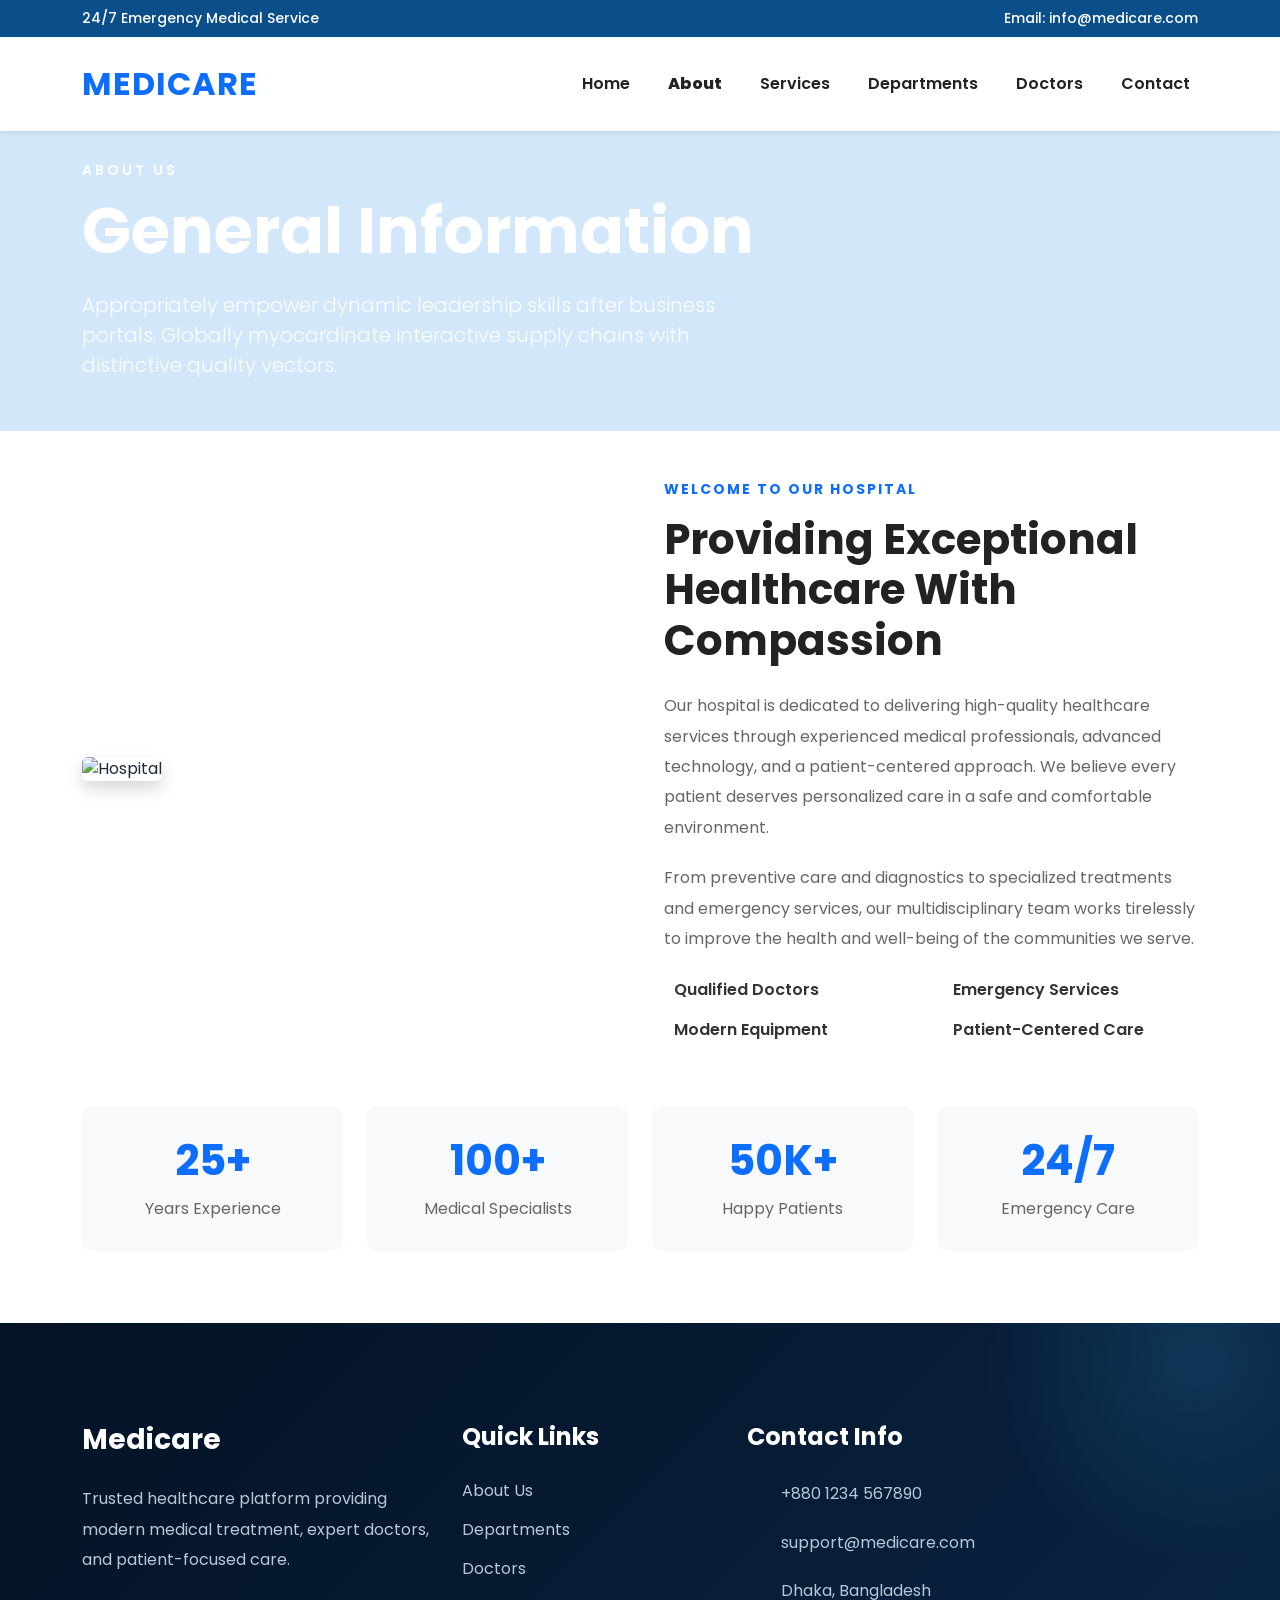
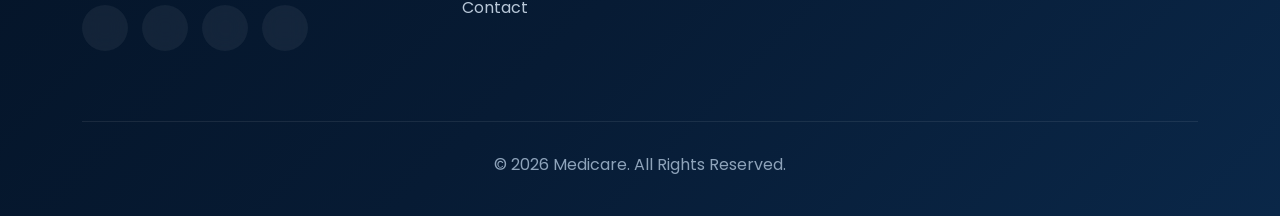
==== commit 71a1cd4a: "updated" ====
--- a/about.html
+++ b/about.html
@@ -33,7 +33,7 @@
                 <ul class="navbar-nav ms-auto">
 
                     <li class="nav-item"><a class="nav-link" href="index.html">Home</a></li>
-                    <li class="nav-item"><a class="nav-link" href="about.html">About</a></li>
+                    <li class="nav-item"><a class="nav-link active" href="about.html">About</a></li>
                     <li class="nav-item"><a class="nav-link" href="services.html">Services</a></li>
                     <li class="nav-item"><a class="nav-link" href="departments.html">Departments</a></li>
                     <li class="nav-item"><a class="nav-link" href="doctors.html">Doctors</a></li>
--- a/css/style.css
+++ b/css/style.css
@@ -40,6 +40,10 @@
     font-weight: 600;
     margin-left: 22px;
     position: relative;
+}
+.navbar .nav-link.active {
+    color: #222 !important;
+    font-weight: 800;
 }
 
 .navbar .nav-link::after {
@@ -848,6 +852,17 @@
 
 
 
+/* ////////////////////////////////////// DEPARTMENTS PAGE ////////////////////////////////////  */
+/* ========================== DEPARTMENT SECTION ========================== */
+.department-hero-section {
+    position: relative;
+    min-height: 450px;
+    background: url('https://medicare.bold-themes.com/general-hospital/wp-content/uploads/sites/14/2018/03/bgn-general-hospital-06.jpg')
+        center center/cover no-repeat;
+    overflow: hidden;
+}
+
+
 
 
 /* ======================================responsive============================== */
